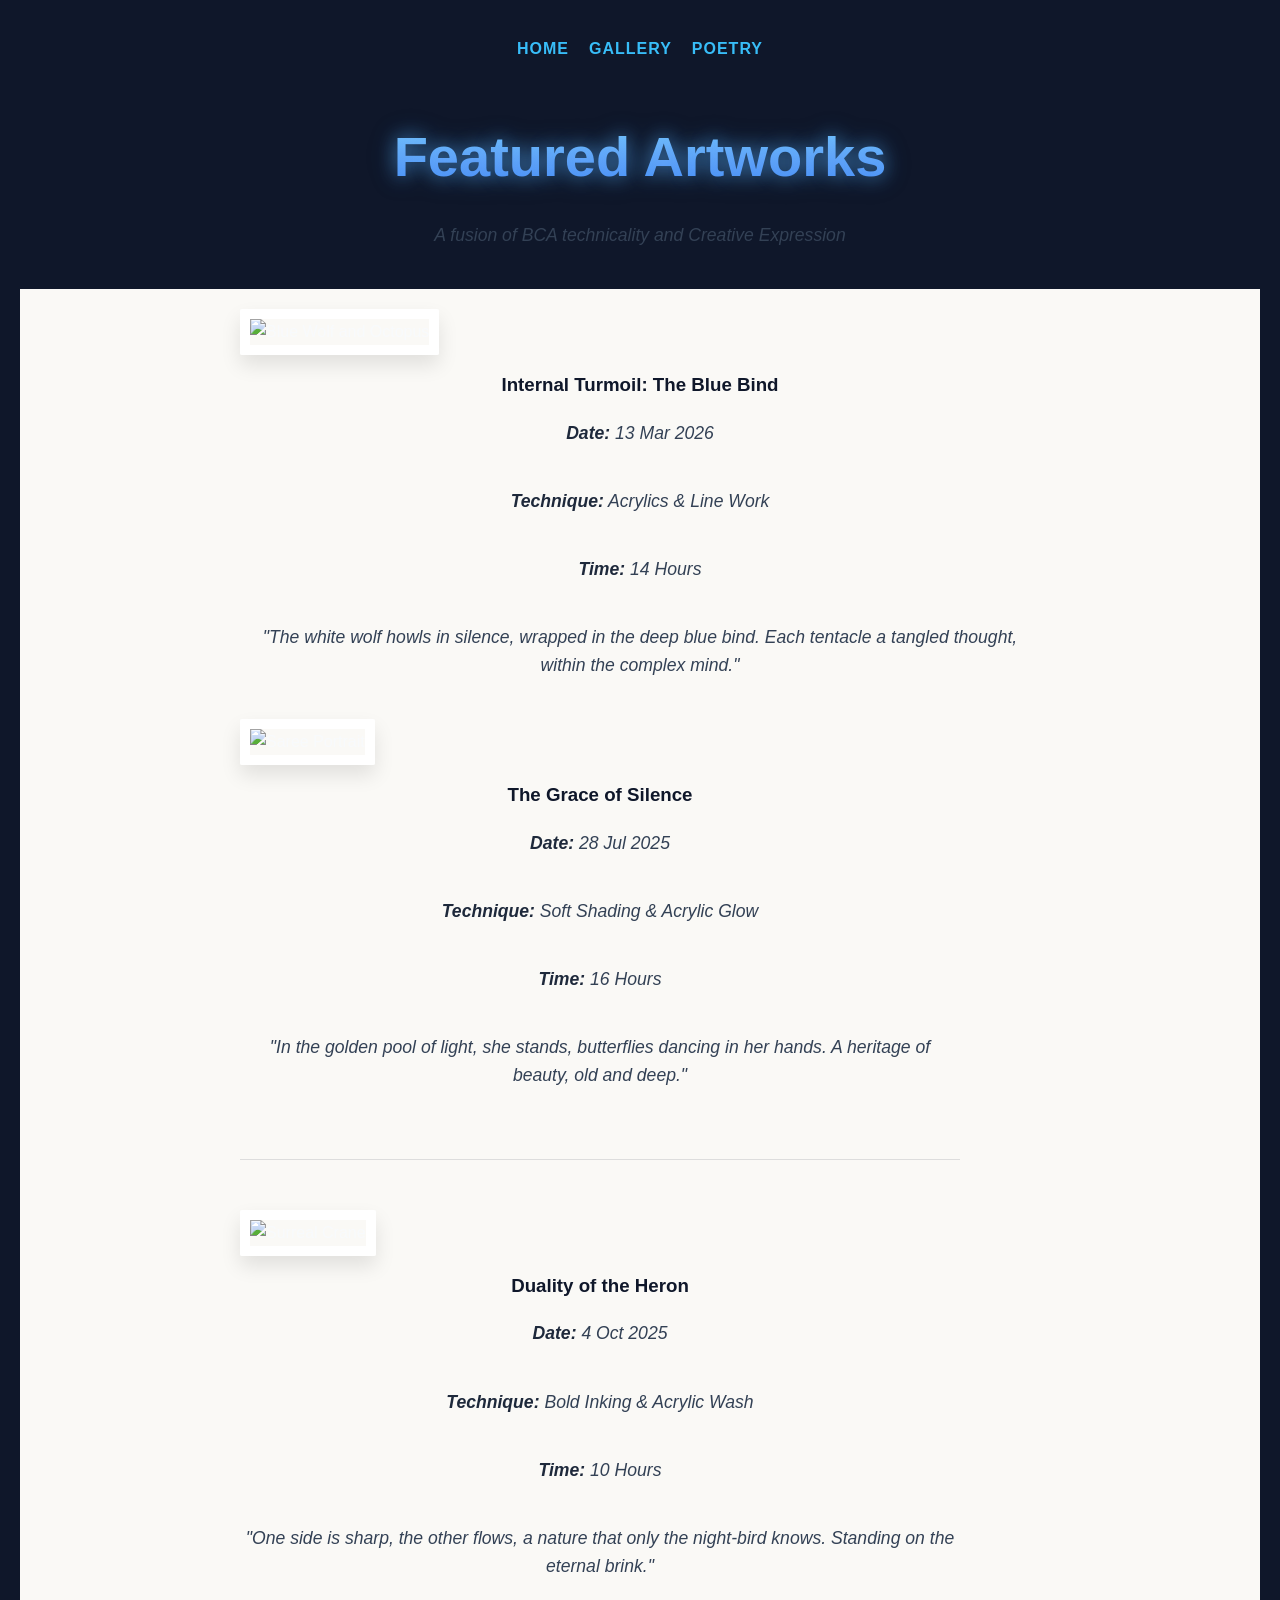
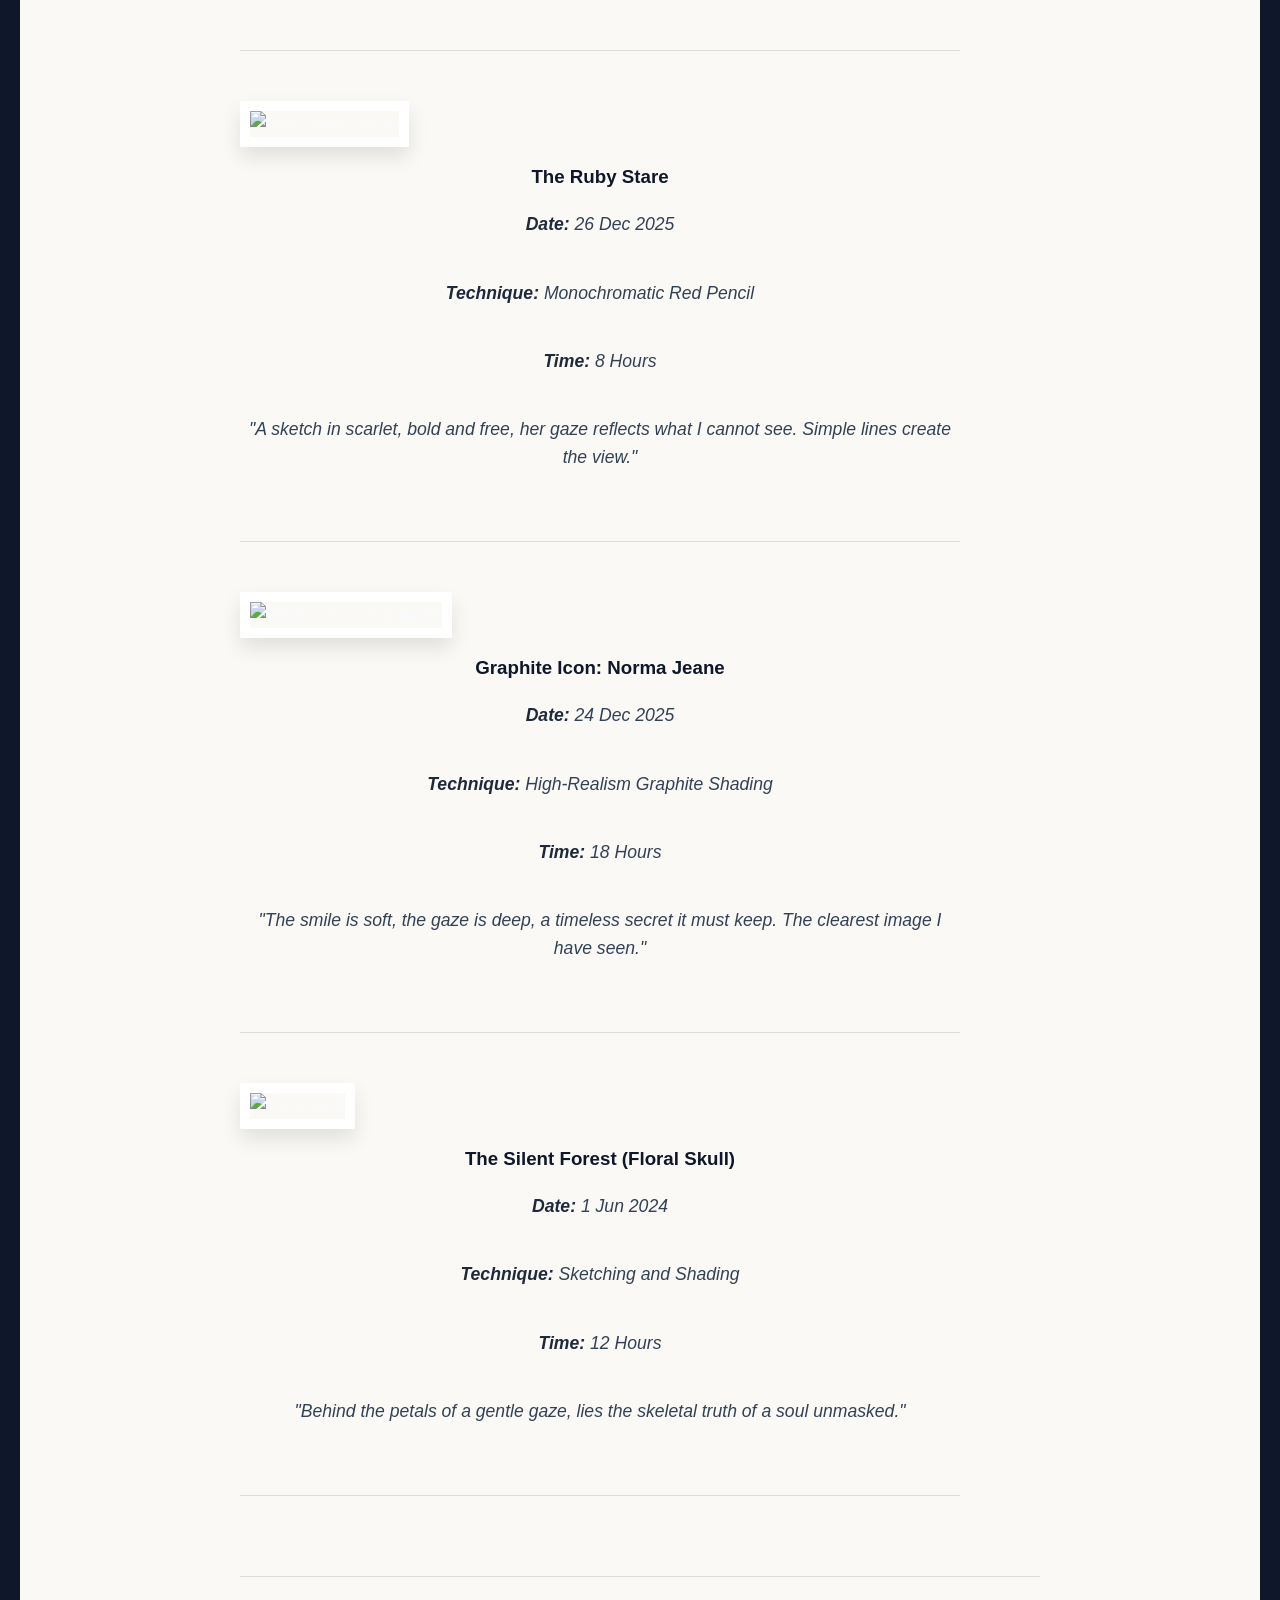
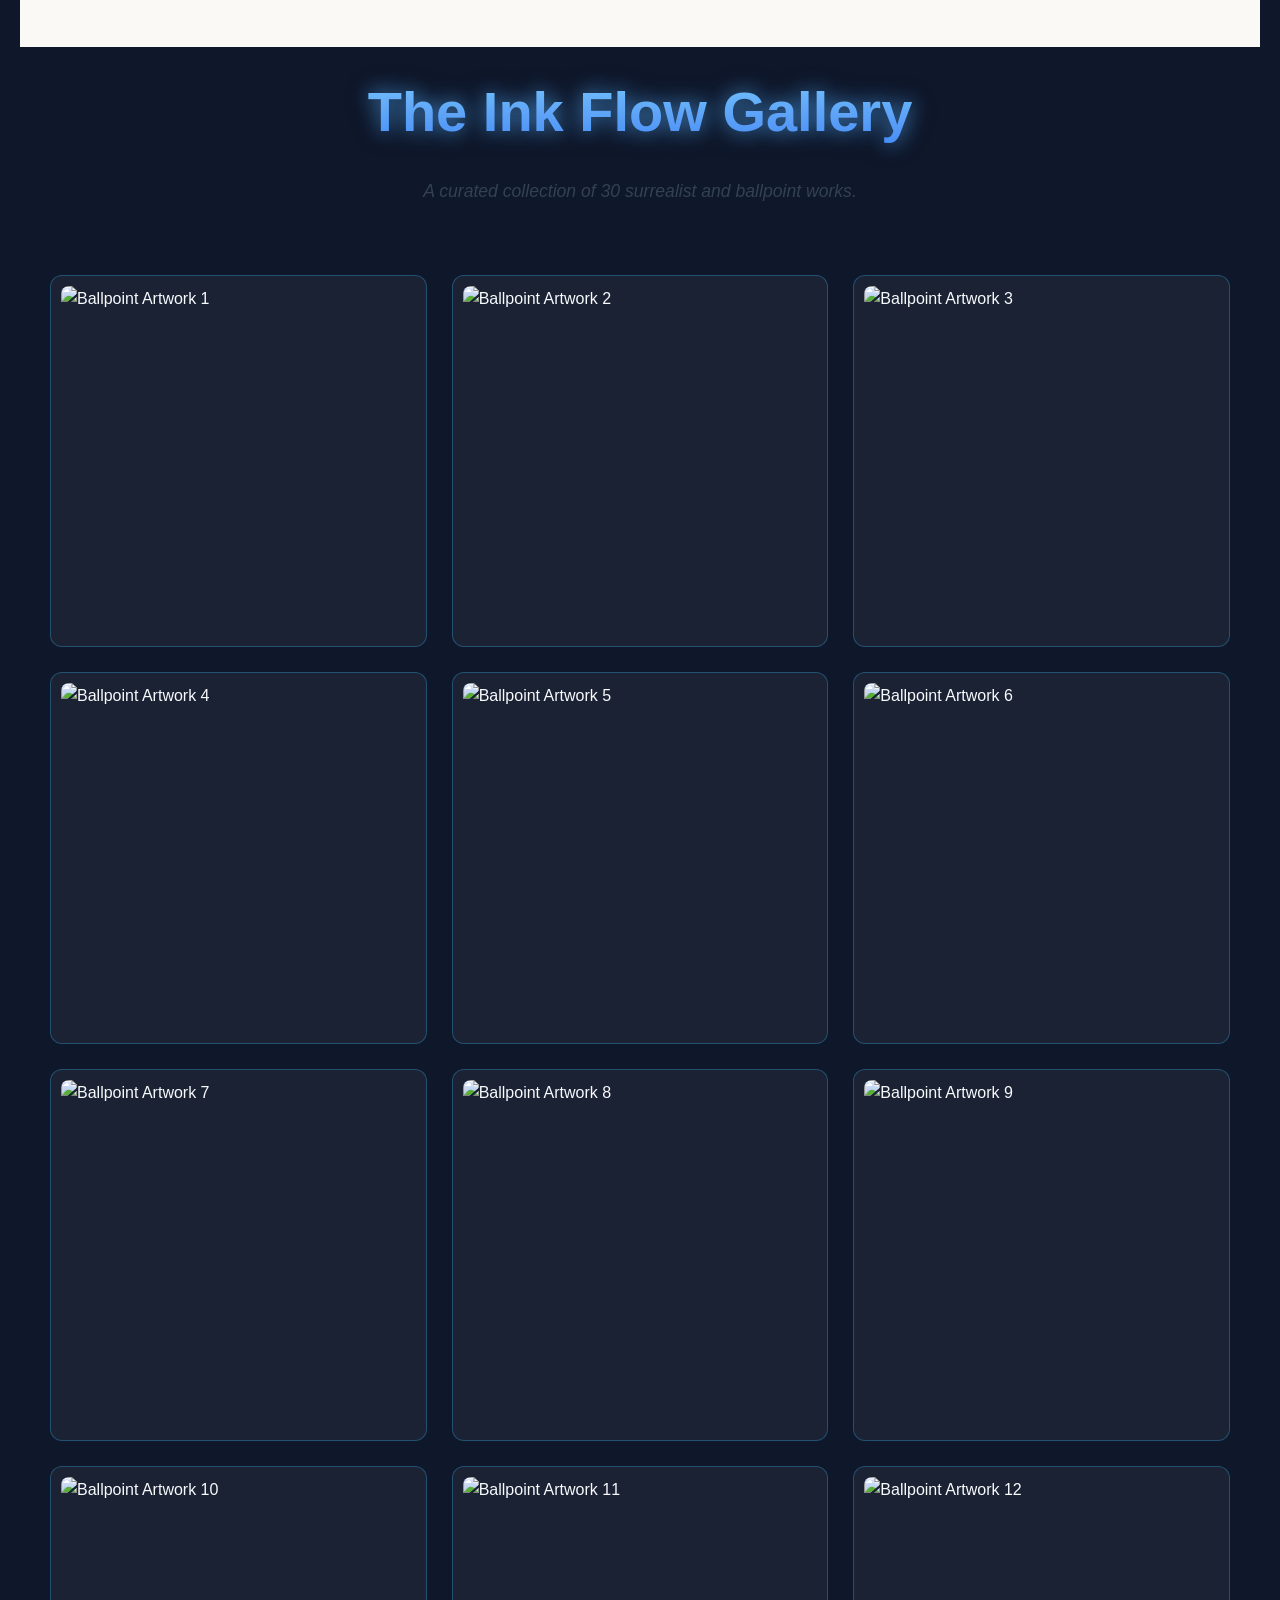
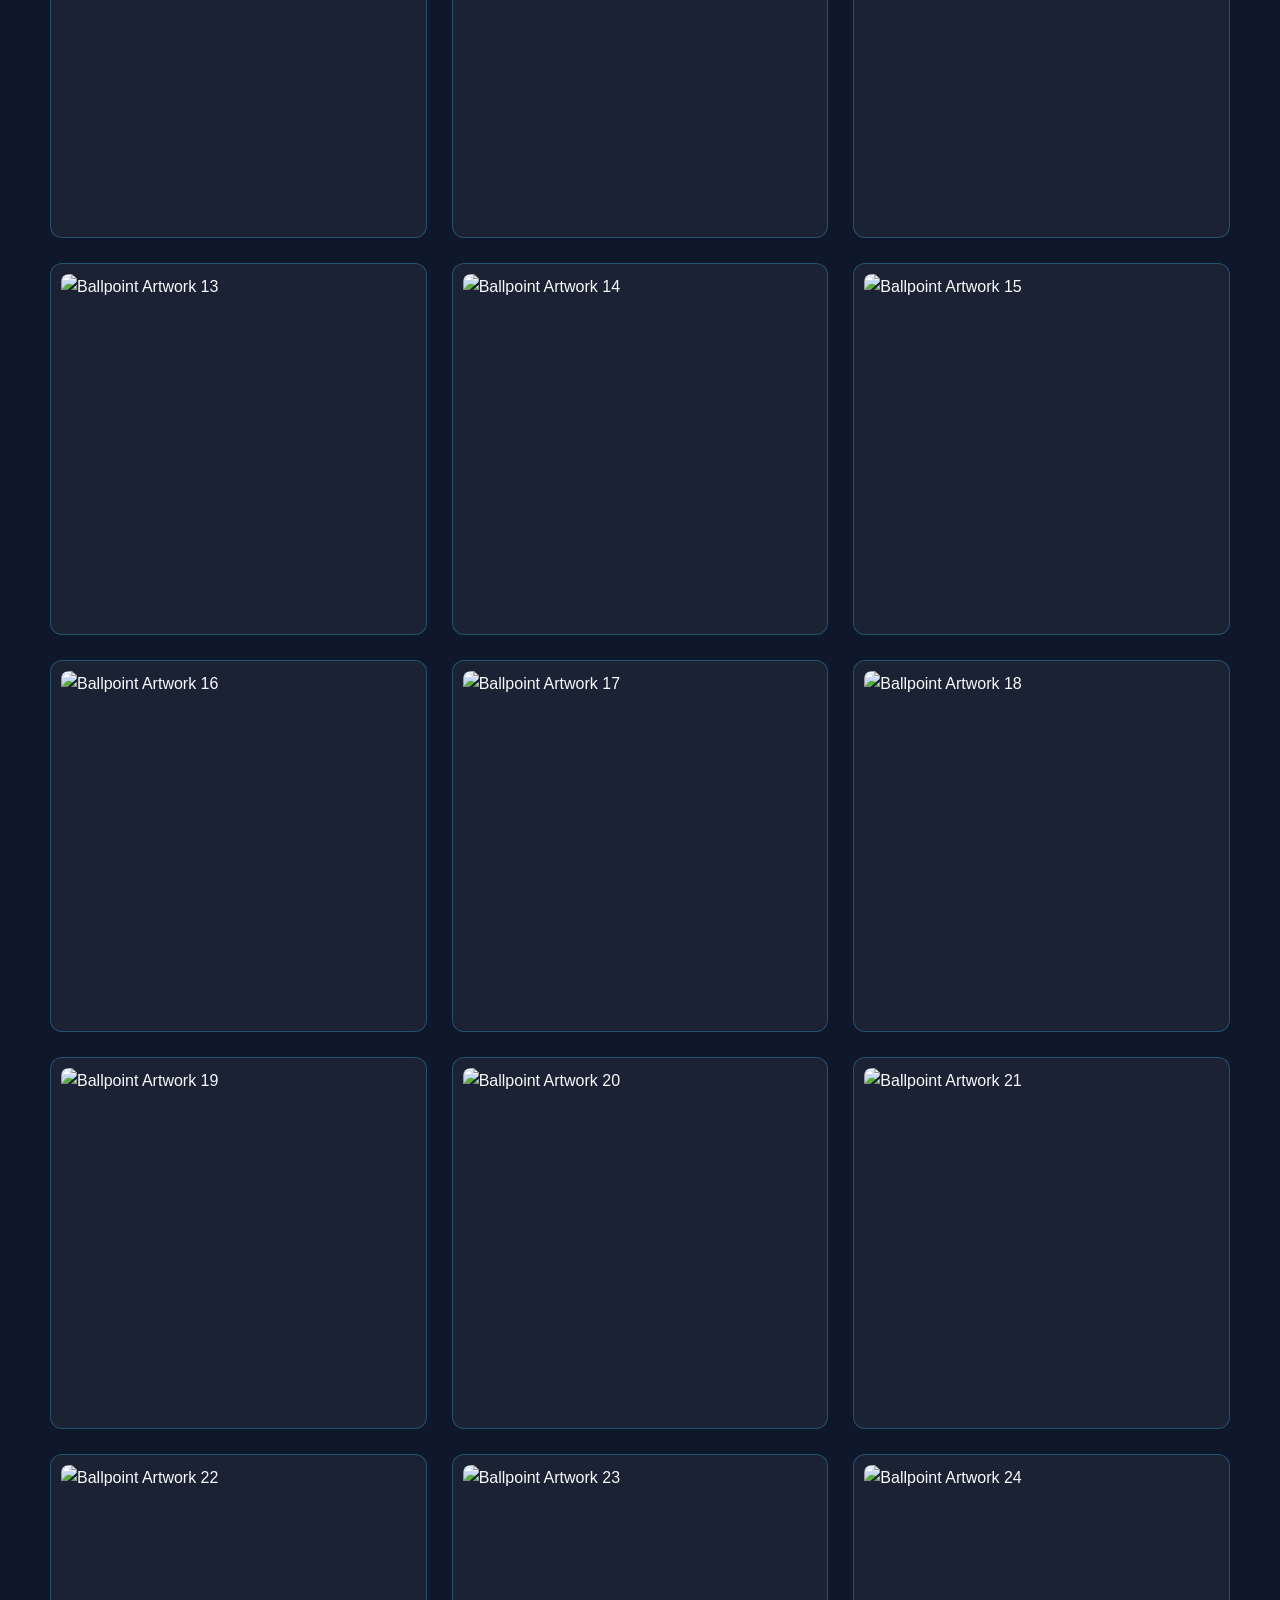
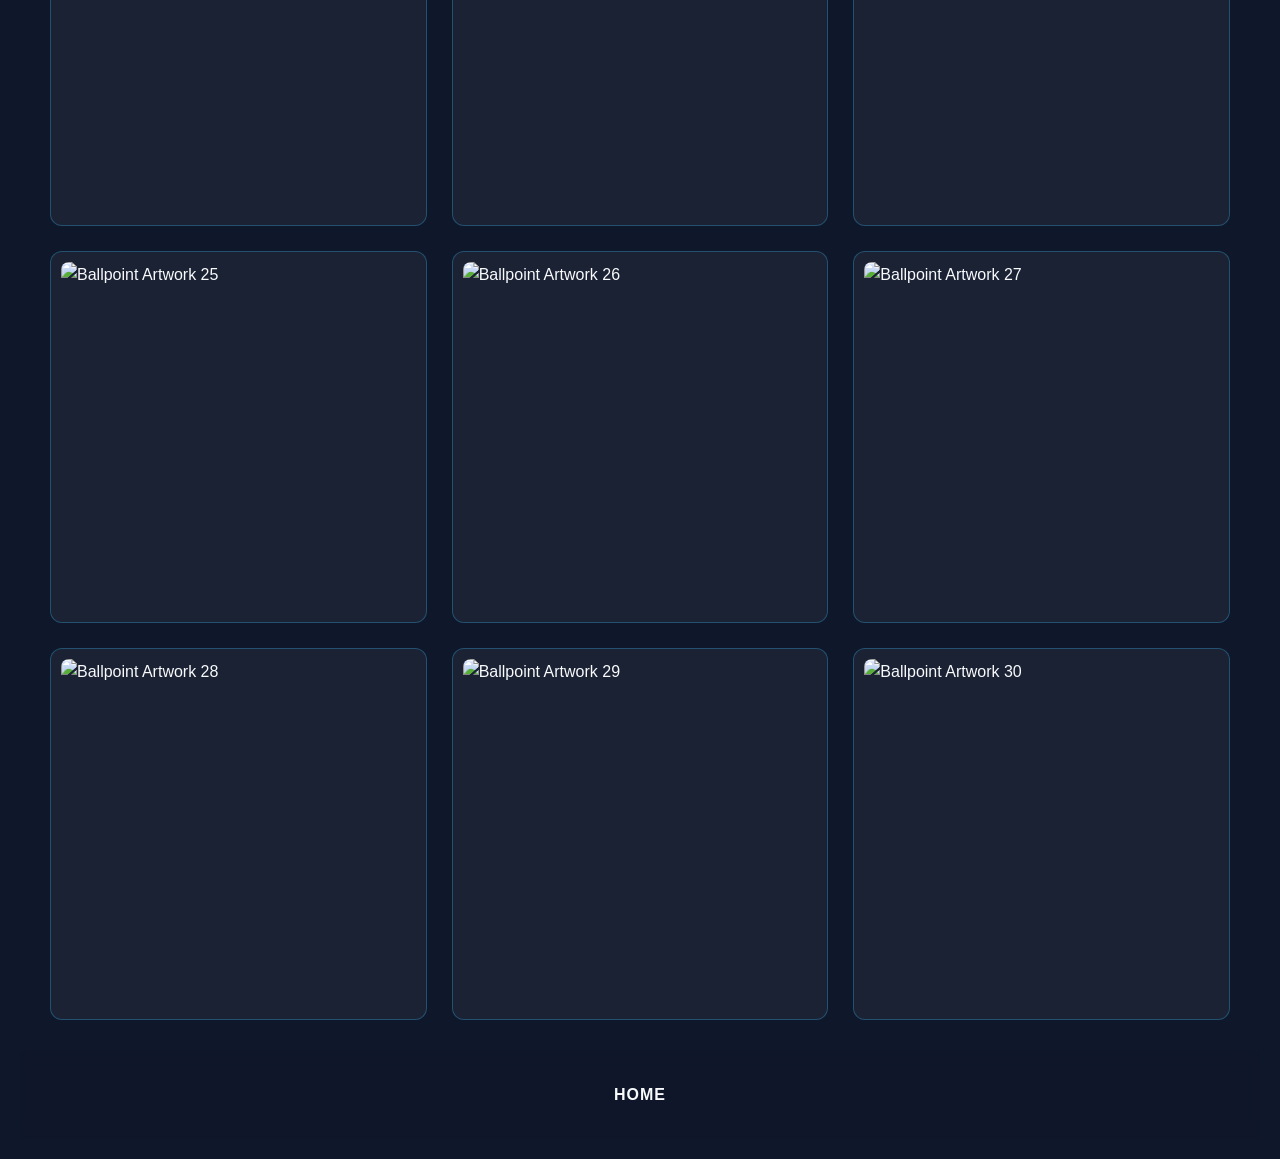
==== gallery.html @ b209ad82 "Add files via upload" ====
<!DOCTYPE html>
<html lang="en">
<head>
    <meta charset="UTF-8">
    <meta name="viewport" content="width=device-width, initial-scale=1.0">
    <title>Vanshika's Gallery | Art Prototype</title>
    <link rel="stylesheet" href="style.css">
</head>
<body>

    <nav>
        <ul>
            <li><a href="index.html">Home</a></li>
            <li><a href="gallery.html" class="active">Gallery</a></li>
            <li><a href="poetry.html">Poetry</a></li>
        </ul>
    </nav>

    <header class="gallery-header">
        <h1>Featured Artworks</h1>
        <p>A fusion of BCA technicality and Creative Expression</p>
    </header>

    <section class="gallery-container">

        <div class="art-entry">
            <div class="art-card">
    <div class="art-details">
                <img src="images/top1.jpg" alt="Blue Wolf and Octopus">
                <div class="art-details">
                    <h3>Internal Turmoil: The Blue Bind</h3>
                    <p><strong>Date:</strong> 13 Mar 2026</p>
                    <p><strong>Technique:</strong> Acrylics & Line Work</p>
                    <p><strong>Time:</strong> 14 Hours</p>
                </div>
            </div>
            <div class="narrative">
                <p>"The white wolf howls in silence, wrapped in the deep blue bind. Each tentacle a tangled thought, within the complex mind."</p>
            </div>
        </div>

        <div class="art-entry">
            <div class="art-card">
                <img src="images/top2.jpg" alt="Saree Portrait">
                <div class="art-details">
                    <h3>The Grace of Silence</h3>
                    <p><strong>Date:</strong> 28 Jul 2025</p>
                    <p><strong>Technique:</strong> Soft Shading & Acrylic Glow</p>
                    <p><strong>Time:</strong> 16 Hours</p>
                </div>
            </div>
            <div class="narrative">
                <p>"In the golden pool of light, she stands, butterflies dancing in her hands. A heritage of beauty, old and deep."</p>
            </div>
        </div>

        <div class="art-entry">
            <div class="art-card">
                <img src="images/top3.jpg" alt="Surreal Crane">
                <div class="art-details">
                    <h3>Duality of the Heron</h3>
                    <p><strong>Date:</strong> 
                   4 Oct 2025</p>
                    <p><strong>Technique:</strong> Bold Inking & Acrylic Wash</p>
                    <p><strong>Time:</strong> 10 Hours</p>
                </div>
            </div>
            <div class="narrative">
                <p>"One side is sharp, the other flows, a nature that only the night-bird knows. Standing on the eternal brink."</p>
            </div>
        </div>

        <div class="art-entry">
            <div class="art-card">
                <img src="images/top4.jpg" alt="Red Pencil Portrait">
                <div class="art-details">
                    <h3>The Ruby Stare</h3>
                    <p><strong>Date:</strong>  26 Dec 2025</p>
                    <p><strong>Technique:</strong> Monochromatic Red Pencil</p>
                    <p><strong>Time:</strong> 8 Hours</p>
                </div>
            </div>
            <div class="narrative">
                <p>"A sketch in scarlet, bold and free, her gaze reflects what I cannot see. Simple lines create the view."</p>
            </div>
        </div>

        <div class="art-entry">
            <div class="art-card">
                <img src="images/top5.jpg" alt="Marilyn Monroe Graphite">
                <div class="art-details">
                    <h3>Graphite Icon: Norma Jeane</h3>
                    <p><strong>Date:</strong> 24 Dec 2025</p>
                    <p><strong>Technique:</strong> High-Realism Graphite Shading</p>
                    <p><strong>Time:</strong> 18 Hours</p>
                </div>
            </div>
            <div class="narrative">
                <p>"The smile is soft, the gaze is deep, a timeless secret it must keep. The clearest image I have seen."</p>
            </div>
        </div>

        <div class="art-entry">
            <div class="art-card">
                <img src="images/top6.jpg" alt="Floral Skull">
                <div class="art-details">
                    <h3>The Silent Forest (Floral Skull)</h3>
                    <p><strong>Date:</strong> 1 Jun 2024</p>
                    <p><strong>Technique:</strong> Sketching and Shading</p>
                    <p><strong>Time:</strong> 12 Hours</p>
                </div>
            </div>
            <div class="narrative">
                <p>"Behind the petals of a gentle gaze, lies the skeletal truth of a soul unmasked."</p>
            </div>
        </div> 
    </section>
    
    
<h1 class="glow-title">The Ink Flow Gallery</h1>
<p class="section-subtitle">A curated collection of 30 surrealist and ballpoint works.</p>

  <div id="art-grid" class="gallery-grid"></div>

<script>
window.onload = function() {
    const grid = document.getElementById('art-grid');
    if (grid) {
        for (let i = 1; i <= 30; i++) {
            const item = document.createElement('div');
            item.className = 'art-item';
            
            // This pulls your images named artwork1.jpg, artwork2.jpg etc.
            item.innerHTML = `
                <img src="images/artwork${i}.jpg" alt="Ballpoint Artwork ${i}" loading="lazy">
                <div class="art-overlay"></div>
            `;
            grid.appendChild(item);
        }
    }
}
</script>

<nav class="navbar">
    <div class="nav-links">
        <a href="index.html">Home</a>
    </div>
</nav>


<button id="backToTop" title="Go to top">↑</button>

<div id="lightbox" class="lightbox">
    <span class="close-btn">&times;</span>
    <img class="lightbox-content" id="lightbox-img">
    <div id="caption"></div>
</div>

<script>
const lightbox = document.getElementById('lightbox');
const lightboxImg = document.getElementById('lightbox-img');
const closeBtn = document.querySelector('.close-btn');

// Attach click event to all art cards
document.querySelectorAll('.art-card img').forEach(image => {
    image.onclick = () => {
        lightbox.style.display = 'flex';
        lightbox.classList.add('active');
        lightboxImg.src = image.src; // Set the popup image to the clicked one
    };
});

// Close when clicking the 'X'
closeBtn.onclick = () => {
    lightbox.style.display = 'none';
    lightbox.classList.remove('active');
};

// Close when clicking anywhere outside the image
lightbox.onclick = (e) => {
    if (e.target !== lightboxImg) {
        lightbox.style.display = 'none';
    }
}
</script>
---- style.css ----
/* This makes your gallery look like a real art exhibition */
.gallery-container {
    display: flex;
    flex-direction: column;
    align-items: center;
    background-color: #faf9f6; /* Off-white 'paper' color */
    padding: 20px;
}

.art-entry {
    width: 90%;
    max-width: 800px;
    margin-bottom: 50px;
    border-bottom: 1px solid #ddd;
    padding-bottom: 30px;
}

.art-card img {
    width: 100%;
    height: auto;
    border: 10px solid white; /* Adds a frame look */
    box-shadow: 0 10px 20px rgba(0,0,0,0.1);
    border-radius: 2px;
}
/* Navbar Styling */
.navbar {
    display: flex;
    justify-content: center;
    padding: 2rem;
    position: sticky;
    top: 0;
    z-index: 100;
    background: rgba(15, 23, 42, 0.8);
    backdrop-filter: blur(10px);
}

.nav-links a {
    color: var(--text-dim);
    text-decoration: none;
    margin: 0 1.5rem;
    font-weight: 600;
    text-transform: uppercase;
    letter-spacing: 1px;
    transition: color 0.3s;
}

.nav-links a:hover {
    color: var(--accent-blue);
}

/* Smooth scrolling is key for internal links */
html {
    scroll-behavior: smooth;
}

.content-section {
    padding: 6rem 0;
    border-top: 1px solid var(--glass-white);
    margin-top: 4rem;
}

.content-section h2 {
    font-size: 2.5rem;
    color: var(--accent-blue);
    margin-bottom: 2rem;
}

/* General Page Styling */
body {
    background-color: #0f172a; /* Deep dark blue/black */
    color: #f8fafc;
    font-family: 'Segoe UI', Tahoma, Geneva, Verdana, sans-serif;
    line-height: 1.6;
    margin: 0;
    padding: 20px;
}

/* Navigation Menu */
ul {
    list-style: none;
    padding: 0;
    display: flex;
    gap: 20px;
    justify-content: center;
    margin-bottom: 50px;
}

ul li a {
    text-decoration: none;
    color: #38bdf8; /* Bright tech blue */
    font-weight: 600;
    text-transform: uppercase;
    letter-spacing: 1px;
    transition: color 0.3s ease;
}

ul li a:hover {
    color: #f0f9ff;
    border-bottom: 2px solid #38bdf8;
}

/* Typography */
h1 {
    font-size: 3.5rem; /* Slightly larger for impact */
    text-align: center;
    margin-bottom: 15px;
    background: linear-gradient(to right, #38bdf8, #818cf8);
    -webkit-background-clip: text;
    -webkit-text-fill-color: transparent;
    
    /* This adds the "Glow" effect */
    filter: drop-shadow(0 0 10px rgba(56, 189, 248, 0.5));
    text-shadow: 0 0 20px rgba(129, 140, 248, 0.3);
}


/* This ensures all artwork titles are dark and visible */
h1, h2, h3, h4, h5, h6 {
    color: #0f172a !important; /* Deep Navy Blue */
    text-align: center;
    margin-top: 15px;
    display: block;
}

p {
    text-align: center;
    font-style: italic;
    color: #334155; /* Changed to a dark slate gray for perfect readability */
    margin-bottom: 40px;
    font-size: 1.1rem;
}

/* This makes the labels like Date, Technique, and Time look bold and dark */
p strong, p i {
    color: #1e293b; 
    font-weight: 700;
}

/* The 3-Column Layout */
.gallery-grid {
    display: grid;
    grid-template-columns: repeat(3, 1fr); /* Forces exactly 3 columns */
    gap: 25px; /* Space between the 3 columns */
    padding: 30px;
    max-width: 1200px;
    margin: 0 auto;
}

/* Individual Art Item with Transparency and Glow */
.art-item {
    position: relative;
    background: rgba(255, 255, 255, 0.05); /* Transparent background */
    border: 1px solid rgba(56, 189, 248, 0.3); /* Semi-transparent blue border */
    border-radius: 12px;
    padding: 10px;
    overflow: hidden;
    transition: all 0.4s cubic-bezier(0.175, 0.885, 0.32, 1.275);
}

/* The Pop Glow Hover Effect */
.art-item:hover {
    transform: scale(1.08); /* Pops outward */
    border-color: #38bdf8;
    box-shadow: 0 0 20px rgba(56, 189, 248, 0.6); /* Cyan glow */
    z-index: 10;
}

.art-item img {
    width: 100%;
    height: 350px; /* Fixed height for a clean grid */
    object-fit: cover; /* Crops images to fit perfectly without stretching */
    border-radius: 8px;
    display: block;
}

/* Responsive: 2 columns on tablets, 1 on phones */
@media (max-width: 900px) {
    .gallery-grid { grid-template-columns: repeat(2, 1fr); }
}
@media (max-width: 600px) {
    .gallery-grid { grid-template-columns: 1fr; }
}

h1, h2 {
    /* The gradient colors (adjust hex codes to match your preference) */
    background: linear-gradient(to bottom, #7DD3FC, #3B82F6);
    
    /* This makes the background only show up where the letters are */
    -webkit-background-clip: text;
    background-clip: text;
    
    /* This hides the original solid color of the text */
    -webkit-text-fill-color: transparent;
    color: transparent;

    /* Styling to match the photo */
    font-weight: bold;
    text-align: center;
    font-family: sans-serif;
    margin: 20px 0;
}

#backToTop {
  display: none; /* Hidden by default */
  position: fixed; /* Fixed position in the corner */
  bottom: 30px; 
  right: 30px; 
  z-index: 99; /* Keeps it above other elements */
  border: none; 
  outline: none; 
  background-color: #1a1a2e; /* Dark background */
  color: #80c1ff; /* Light blue text */
  cursor: pointer; 
  padding: 15px; 
  border-radius: 50%; /* Makes it a circle */
  font-size: 20px;
  font-weight: bold;
  box-shadow: 0 0 15px rgba(128, 193, 255, 0.4); /* Subtle blue glow */
  transition: 0.3s; /* Smooth hover effect */
}

#backToTop:hover {
  background-color: #80c1ff;
  color: #1a1a2e;
  box-shadow: 0 0 25px rgba(128, 193, 255, 0.8);
}

/* Lightbox Background */
.lightbox {
    display: none; /* Hidden by default */
    position: fixed;
    z-index: 1000;
    left: 0;
    top: 0;
    width: 100%;
    height: 100%;
    background-color: rgba(10, 15, 26, 0.9);
    backdrop-filter: blur(8px);
    justify-content: center;
    align-items: center;
    flex-direction: column;
}

/* The Enlarged Image */
.lightbox-content {
    max-width: 85%;
    max-height: 80%;
    border-radius: 10px;
    box-shadow: 0 0 50px rgba(0, 0, 0, 0.8), 0 0 20px var(--accent-blue);
    transform: scale(0.9);
    transition: transform 0.3s ease;
}

.lightbox.active .lightbox-content {
    transform: scale(1);
}

/* Close Button */
.close-btn {
    position: absolute;
    top: 30px;
    right: 40px;
    color: var(--text-main);
    font-size: 40px;
    font-weight: bold;
    cursor: pointer;
    transition: 0.3s;
}

.close-btn:hover {
    color: var(--accent-blue);
}

.poetry-container {
    display: flex;
    flex-direction: column;
    align-items: center;
    gap: 40px;
    padding: 40px 20px;
}

.poem-card {
    background: var(--glass-white);
    backdrop-filter: blur(12px);
    border: 1px solid var(--glass-border);
    padding: 40px;
    border-radius: 20px;
    max-width: 600px;
    width: 100%;
    text-align: center;
    transition: all 0.4s ease;
}
.poem-title {
    color: var(--accent-blue);
    font-family: 'Playfair Display', serif; /* A classic serif font looks great for poetry */
    font-size: 2rem;
    margin-bottom: 25px;
    letter-spacing: 1px;
    text-shadow: 0 0 10px rgba(96, 165, 250, 0.3);
}

.poem-lines p {
    color: var(--text-main);
    font-style: italic;
    margin-bottom: 10px;
    font-size: 1.1rem;
    line-height: 1.8;
}

.poem-date {
    display: block;
    margin-top: 25px;
    color: var(--text-dim);
    font-size: 0.8rem;
    text-transform: uppercase;
    letter-spacing: 2px;
}
background: ;
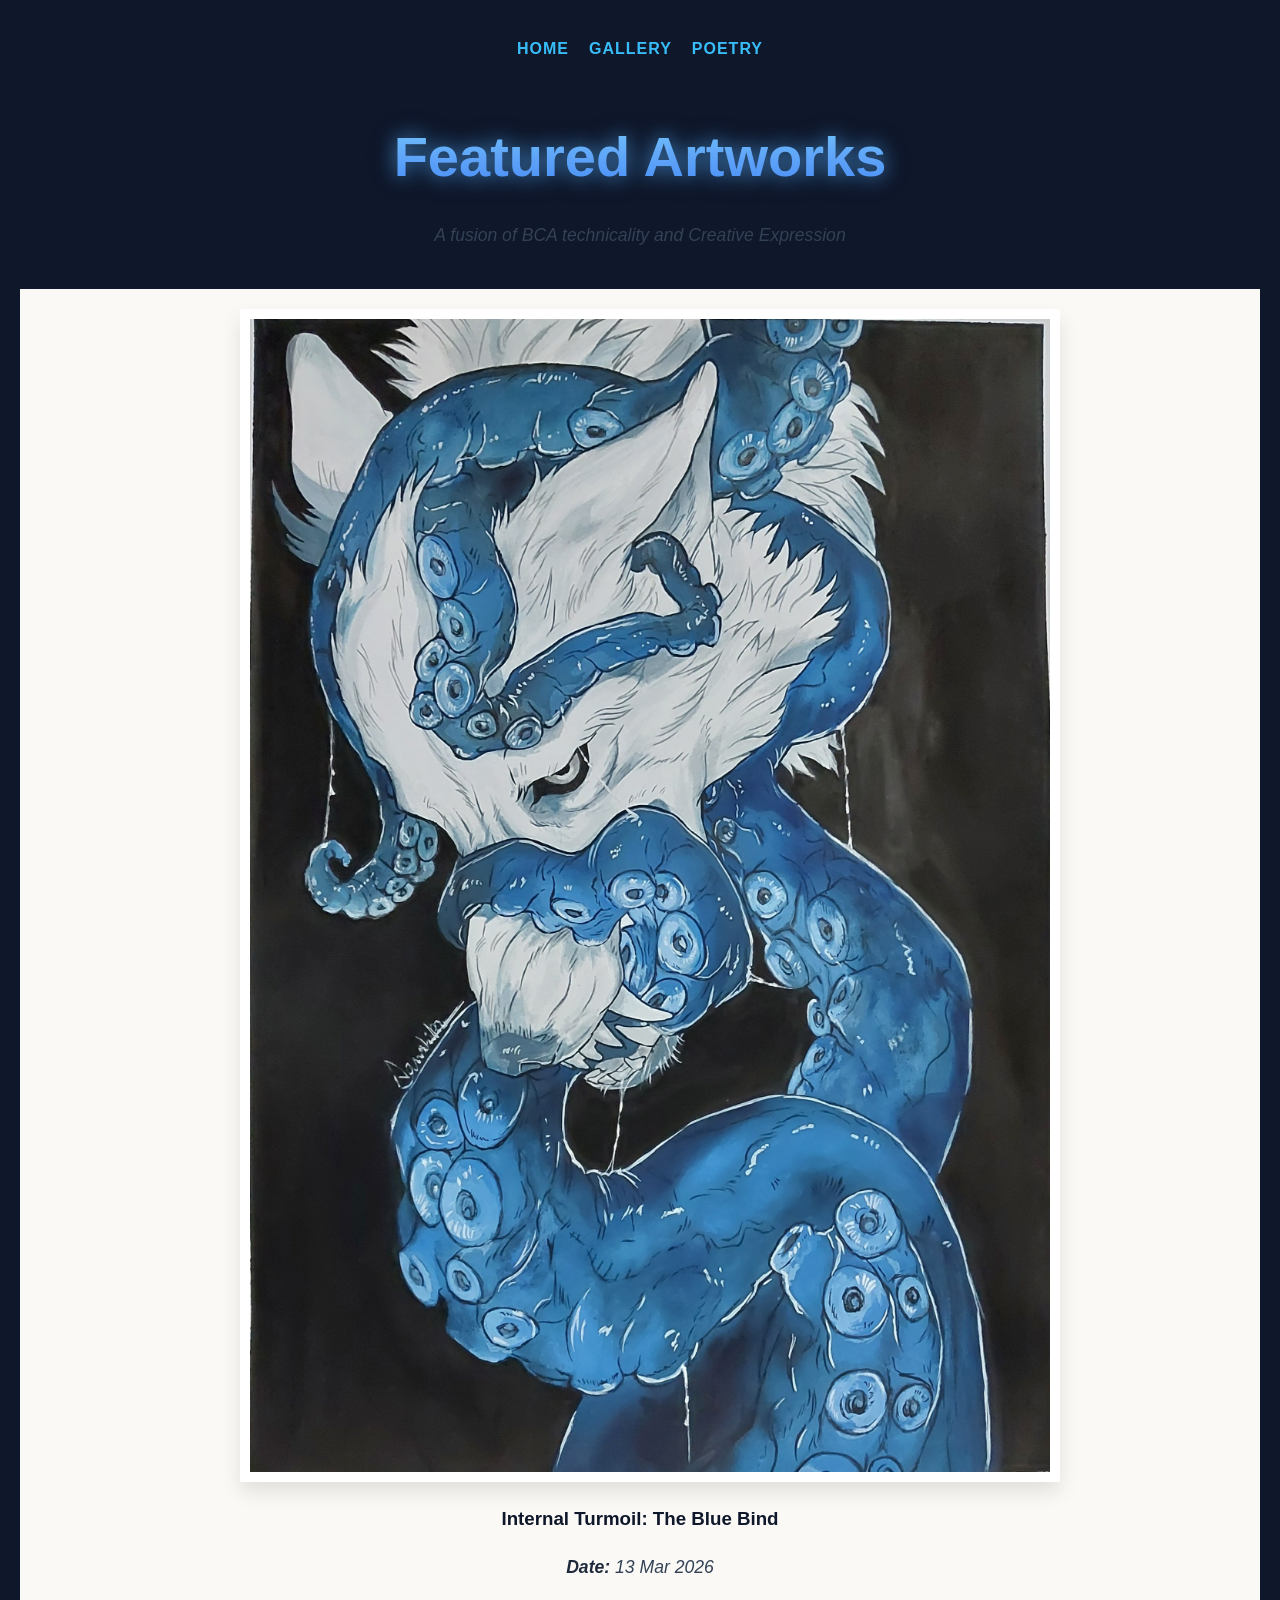
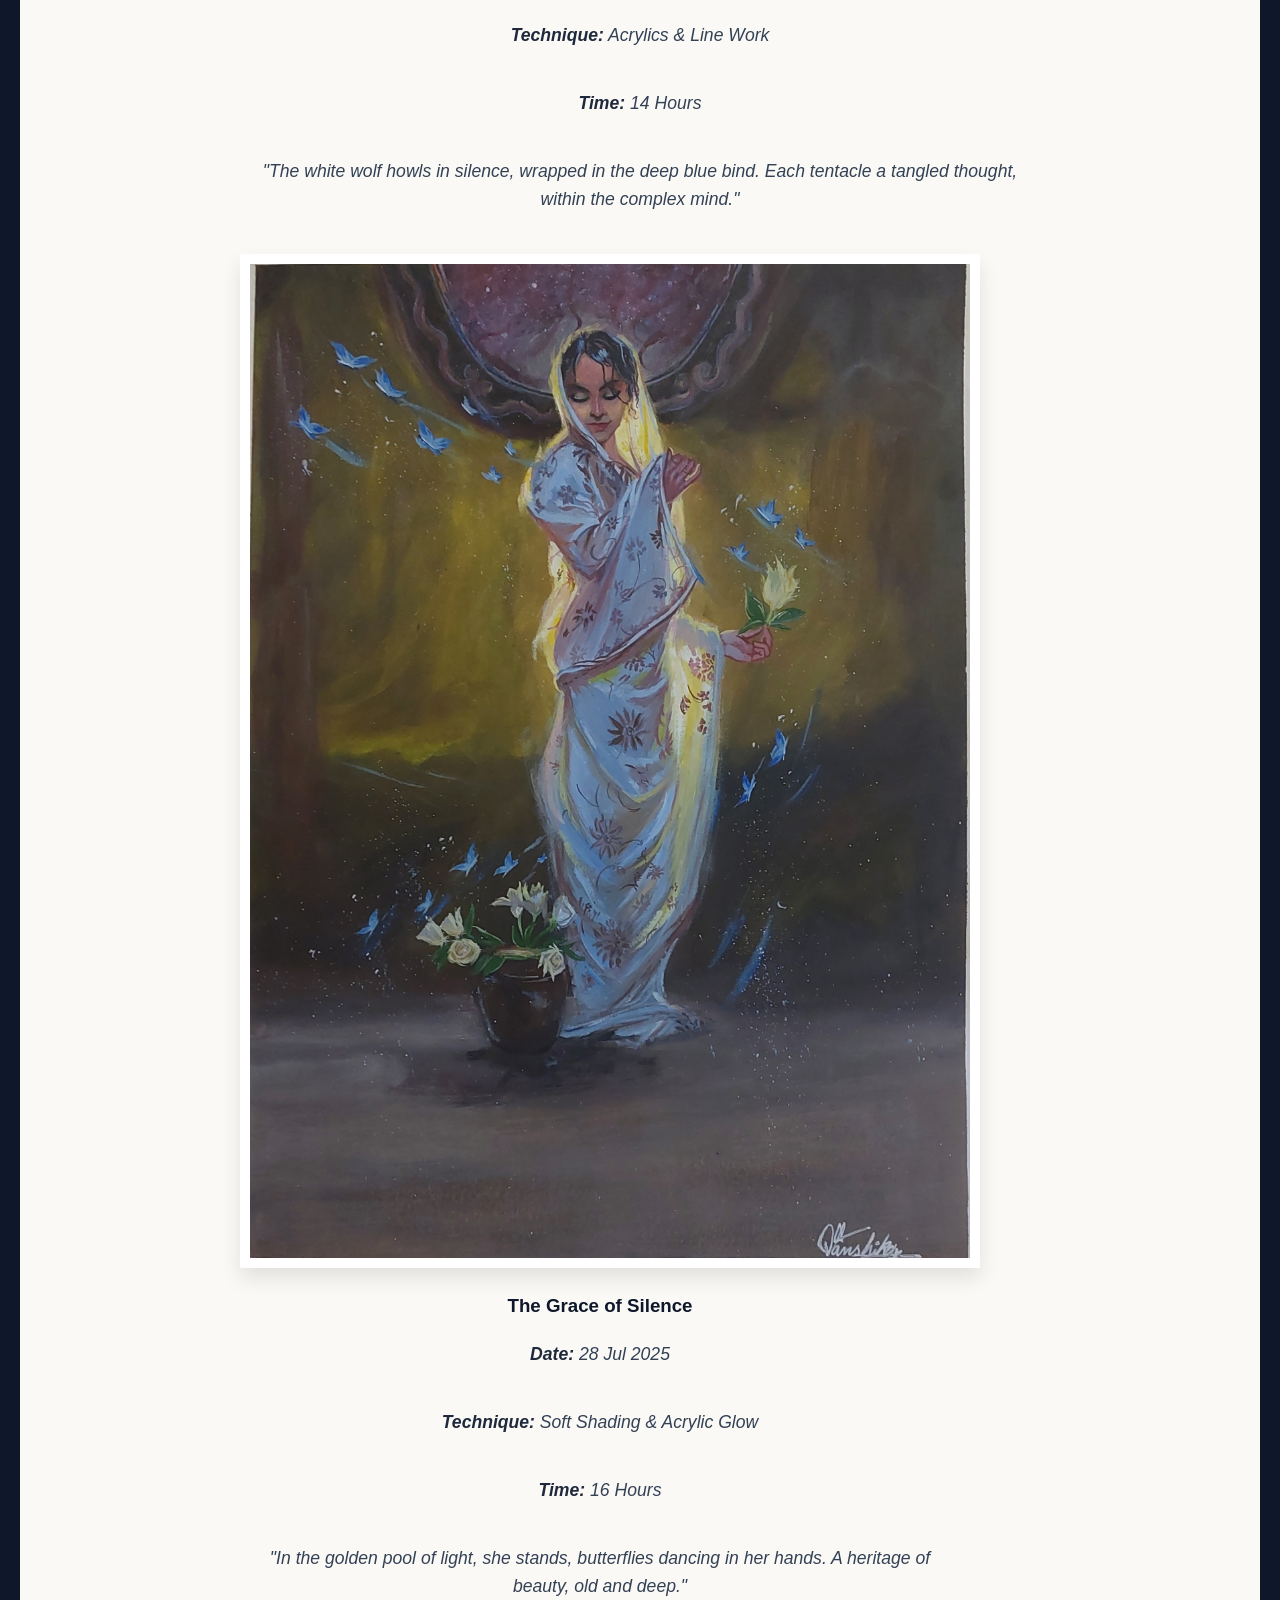
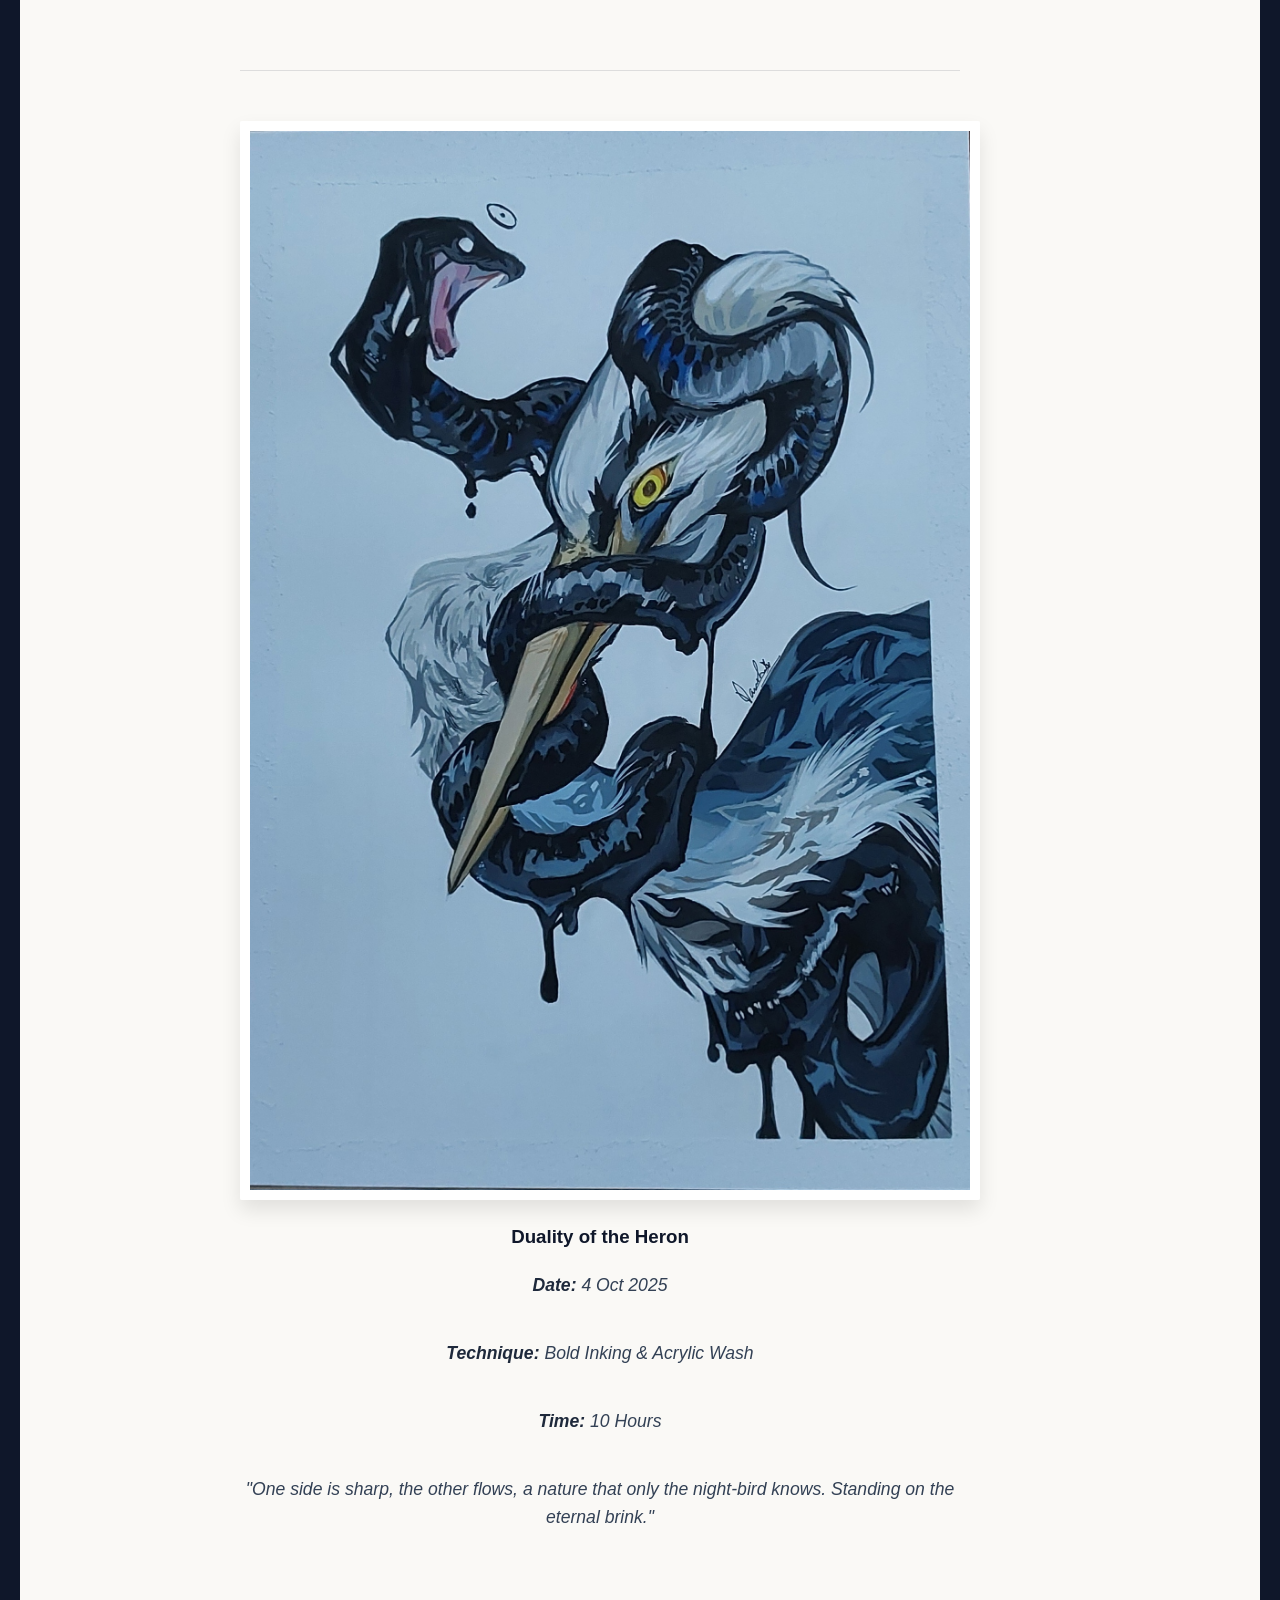
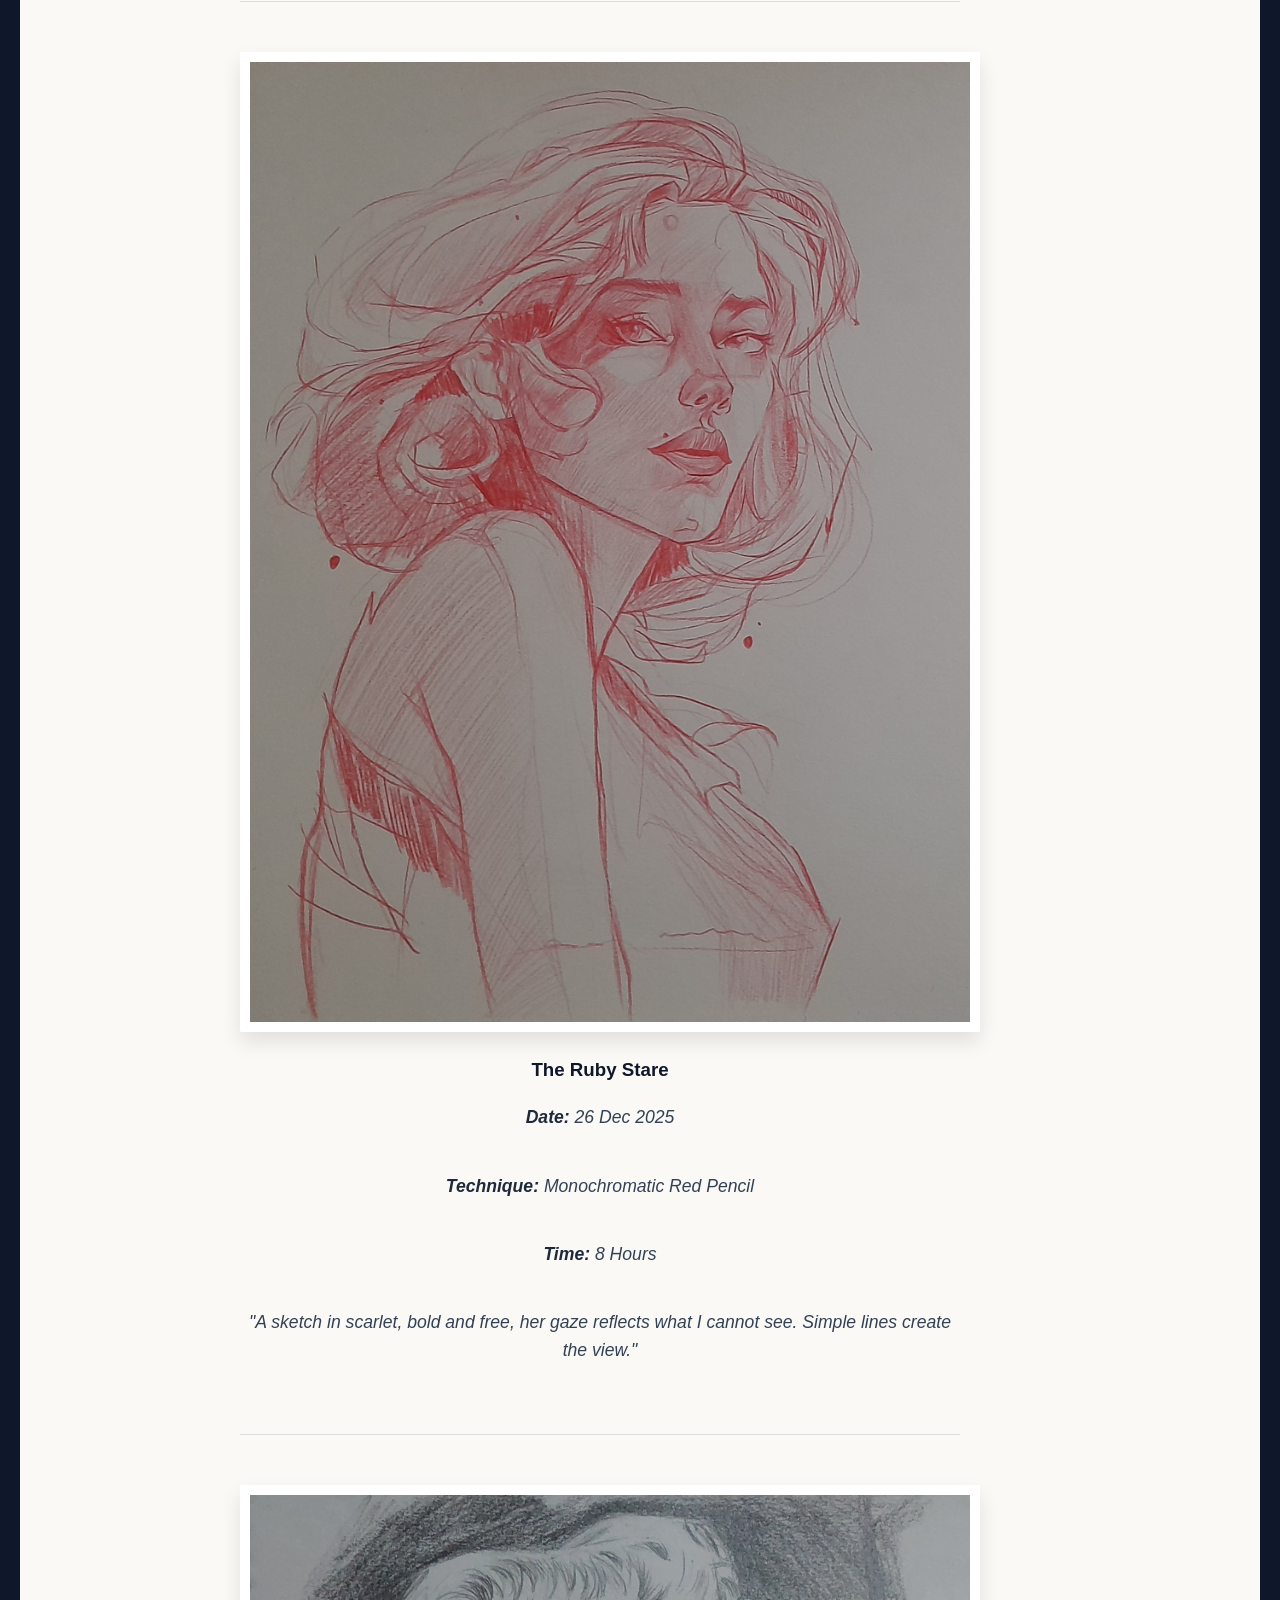
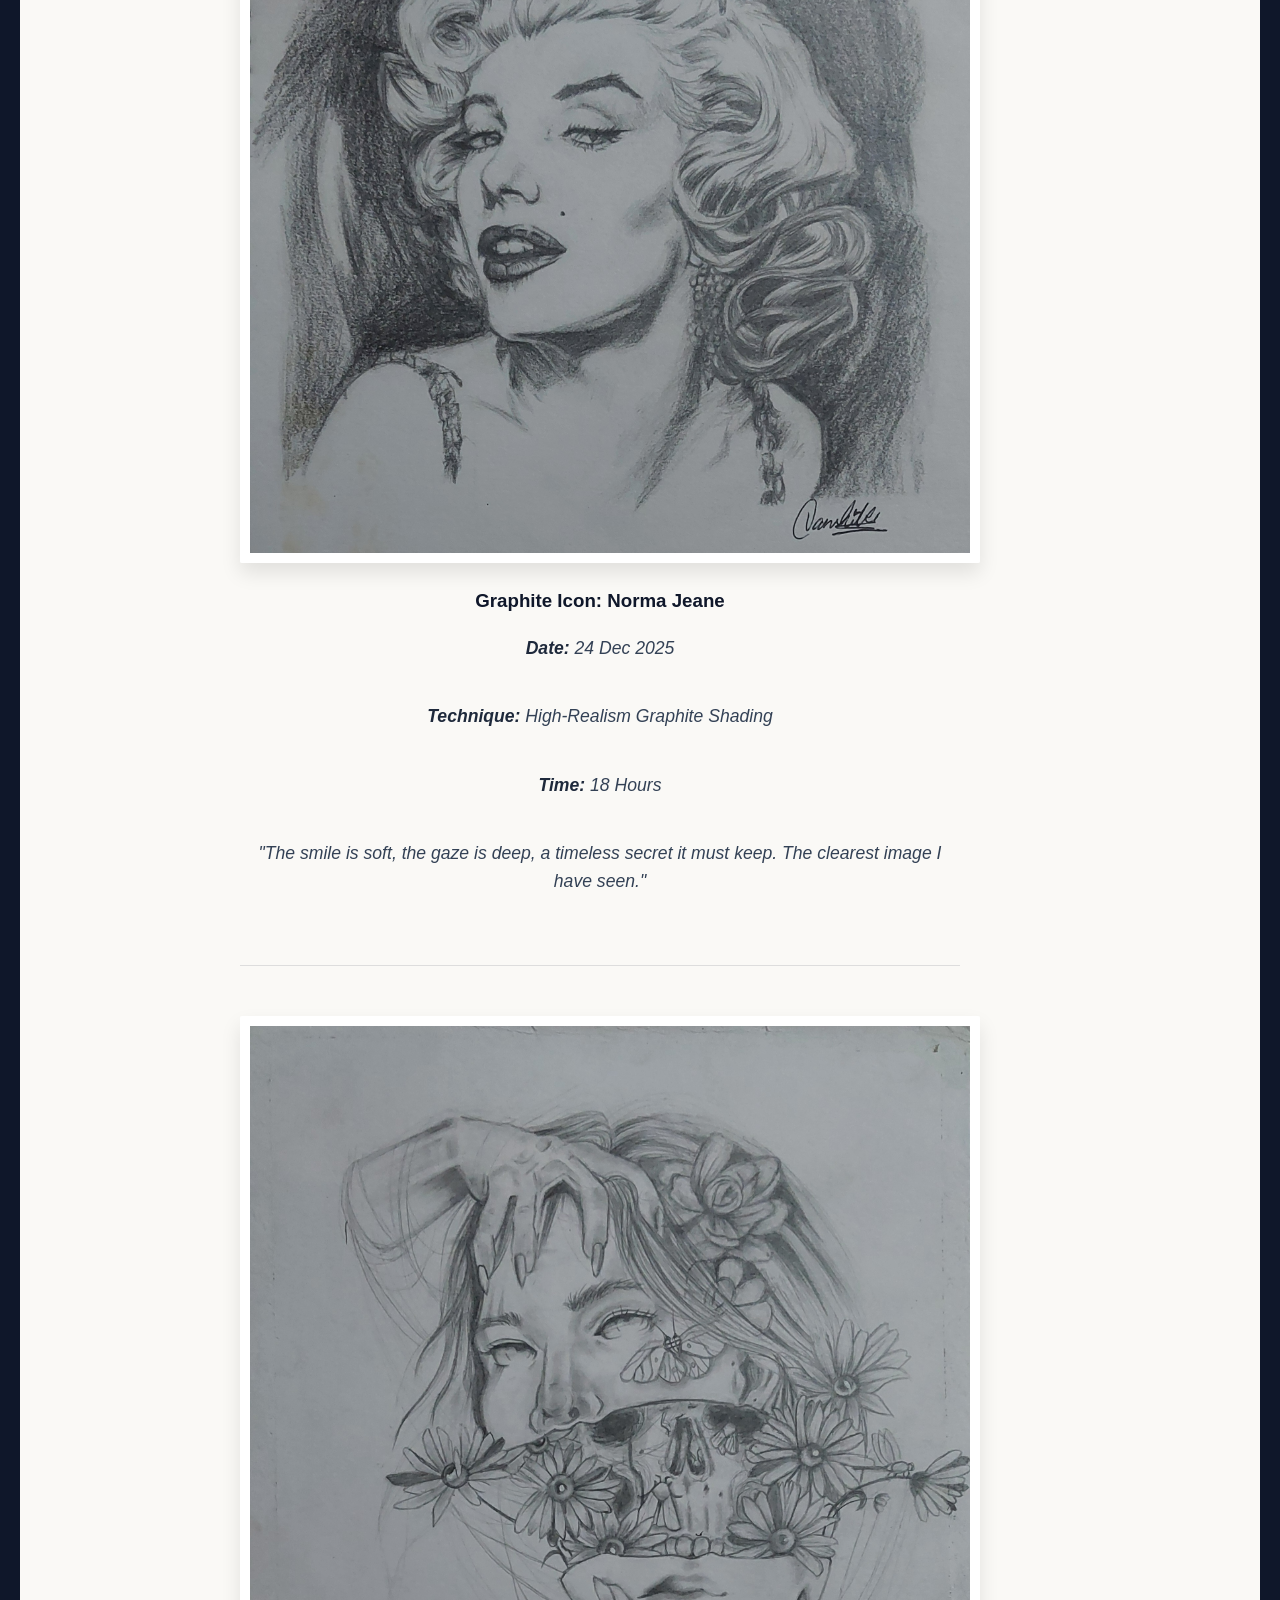
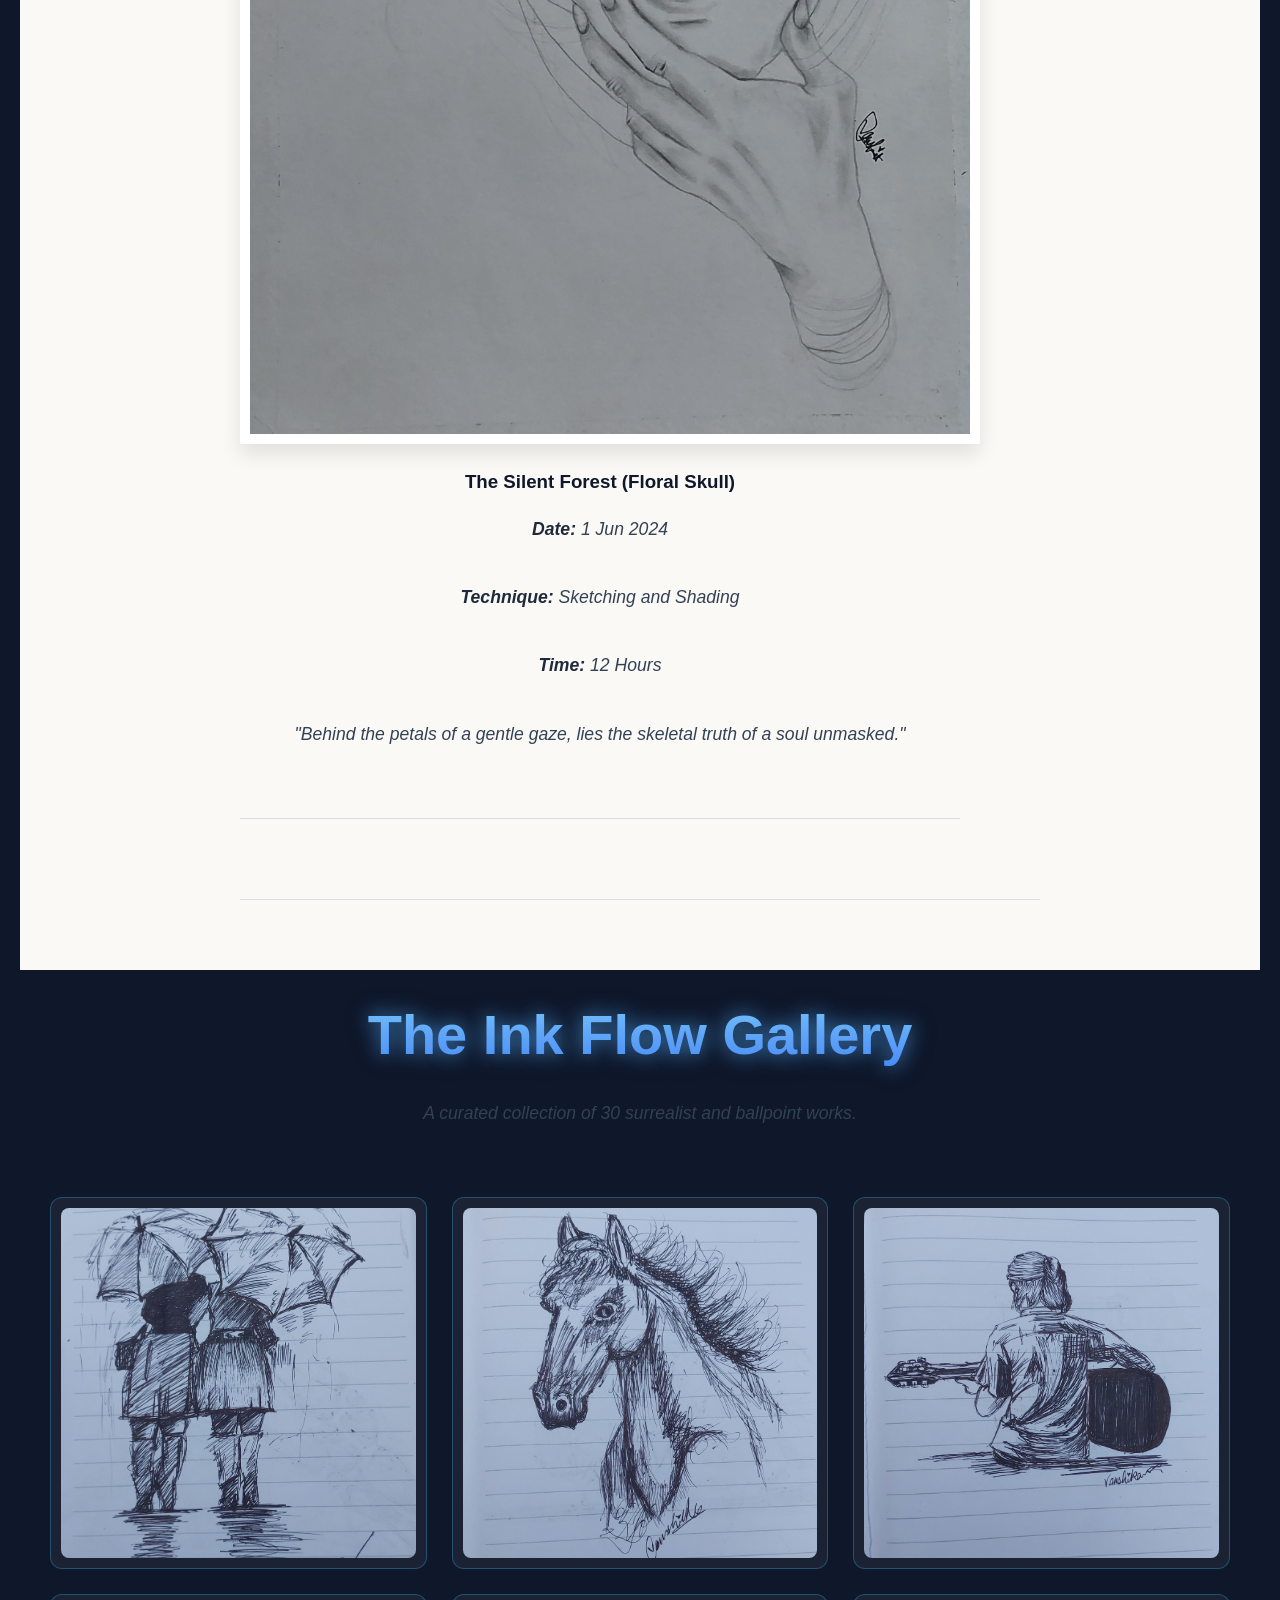
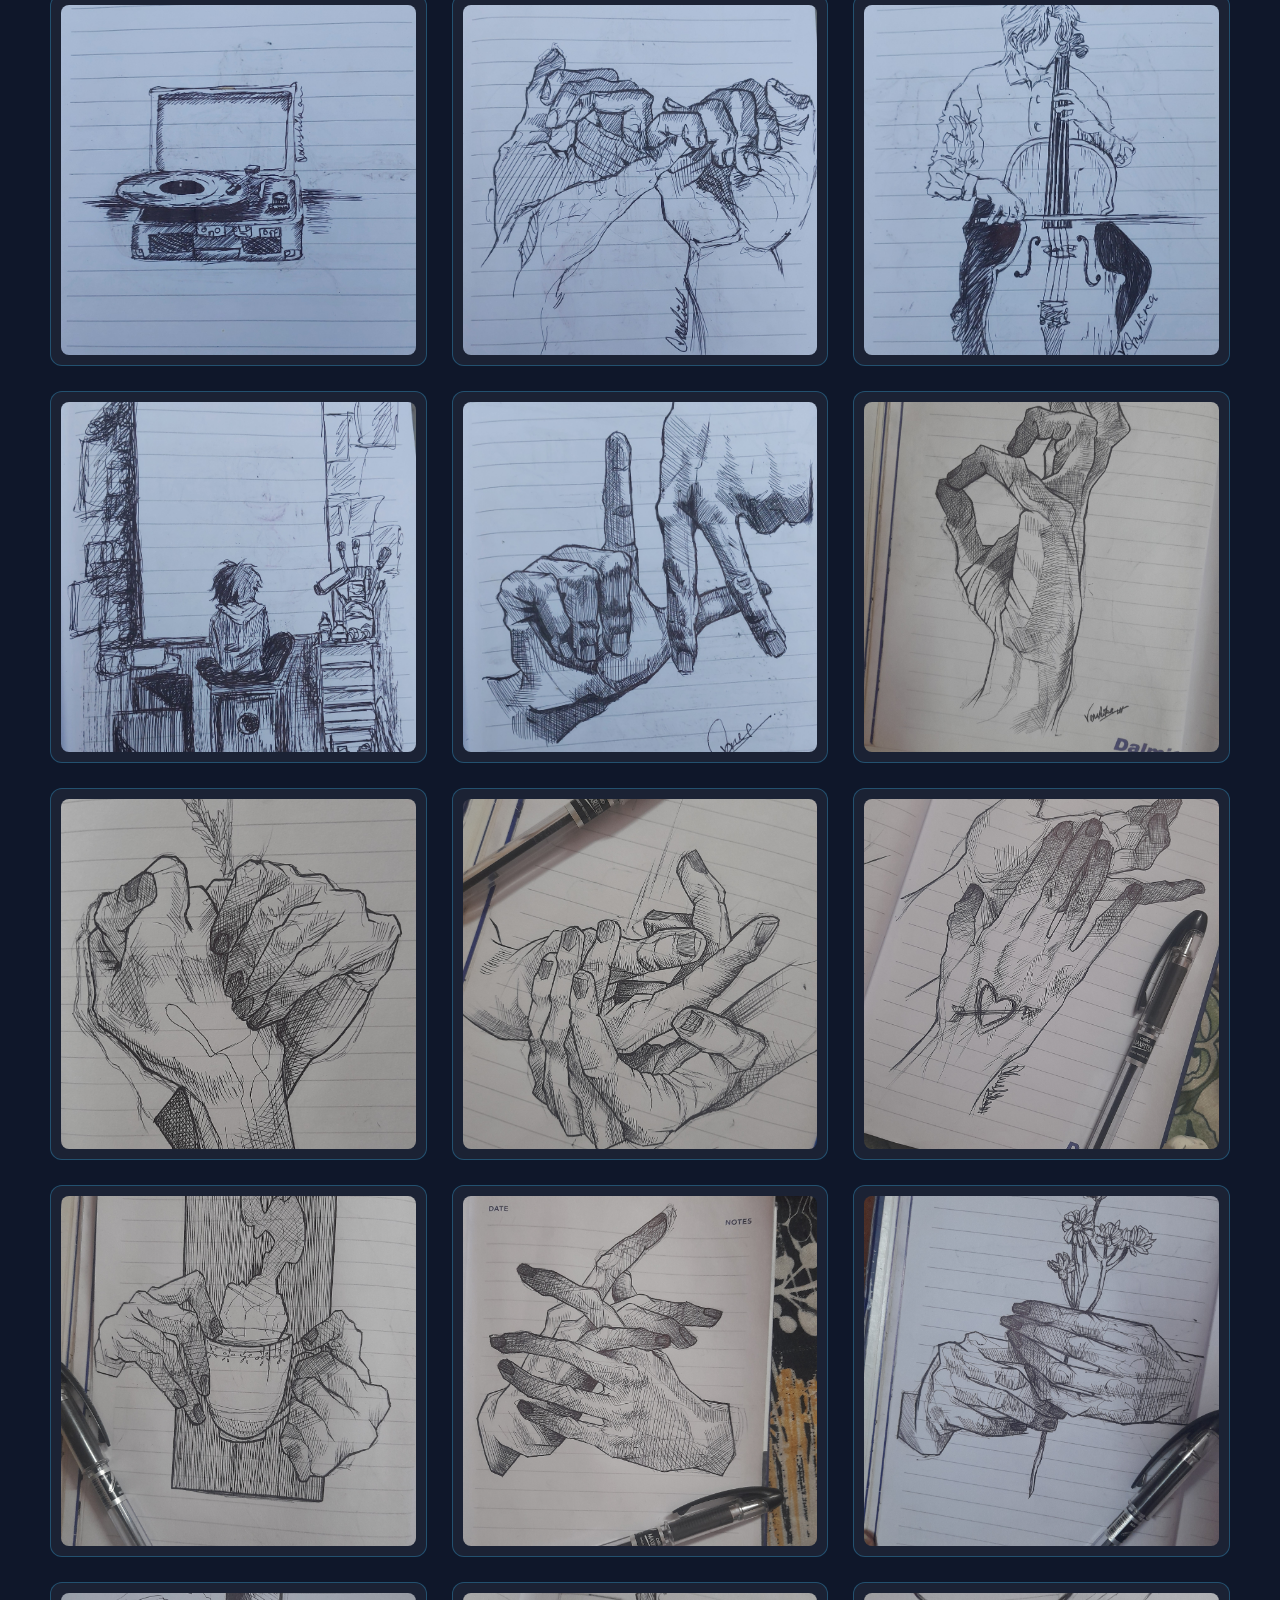
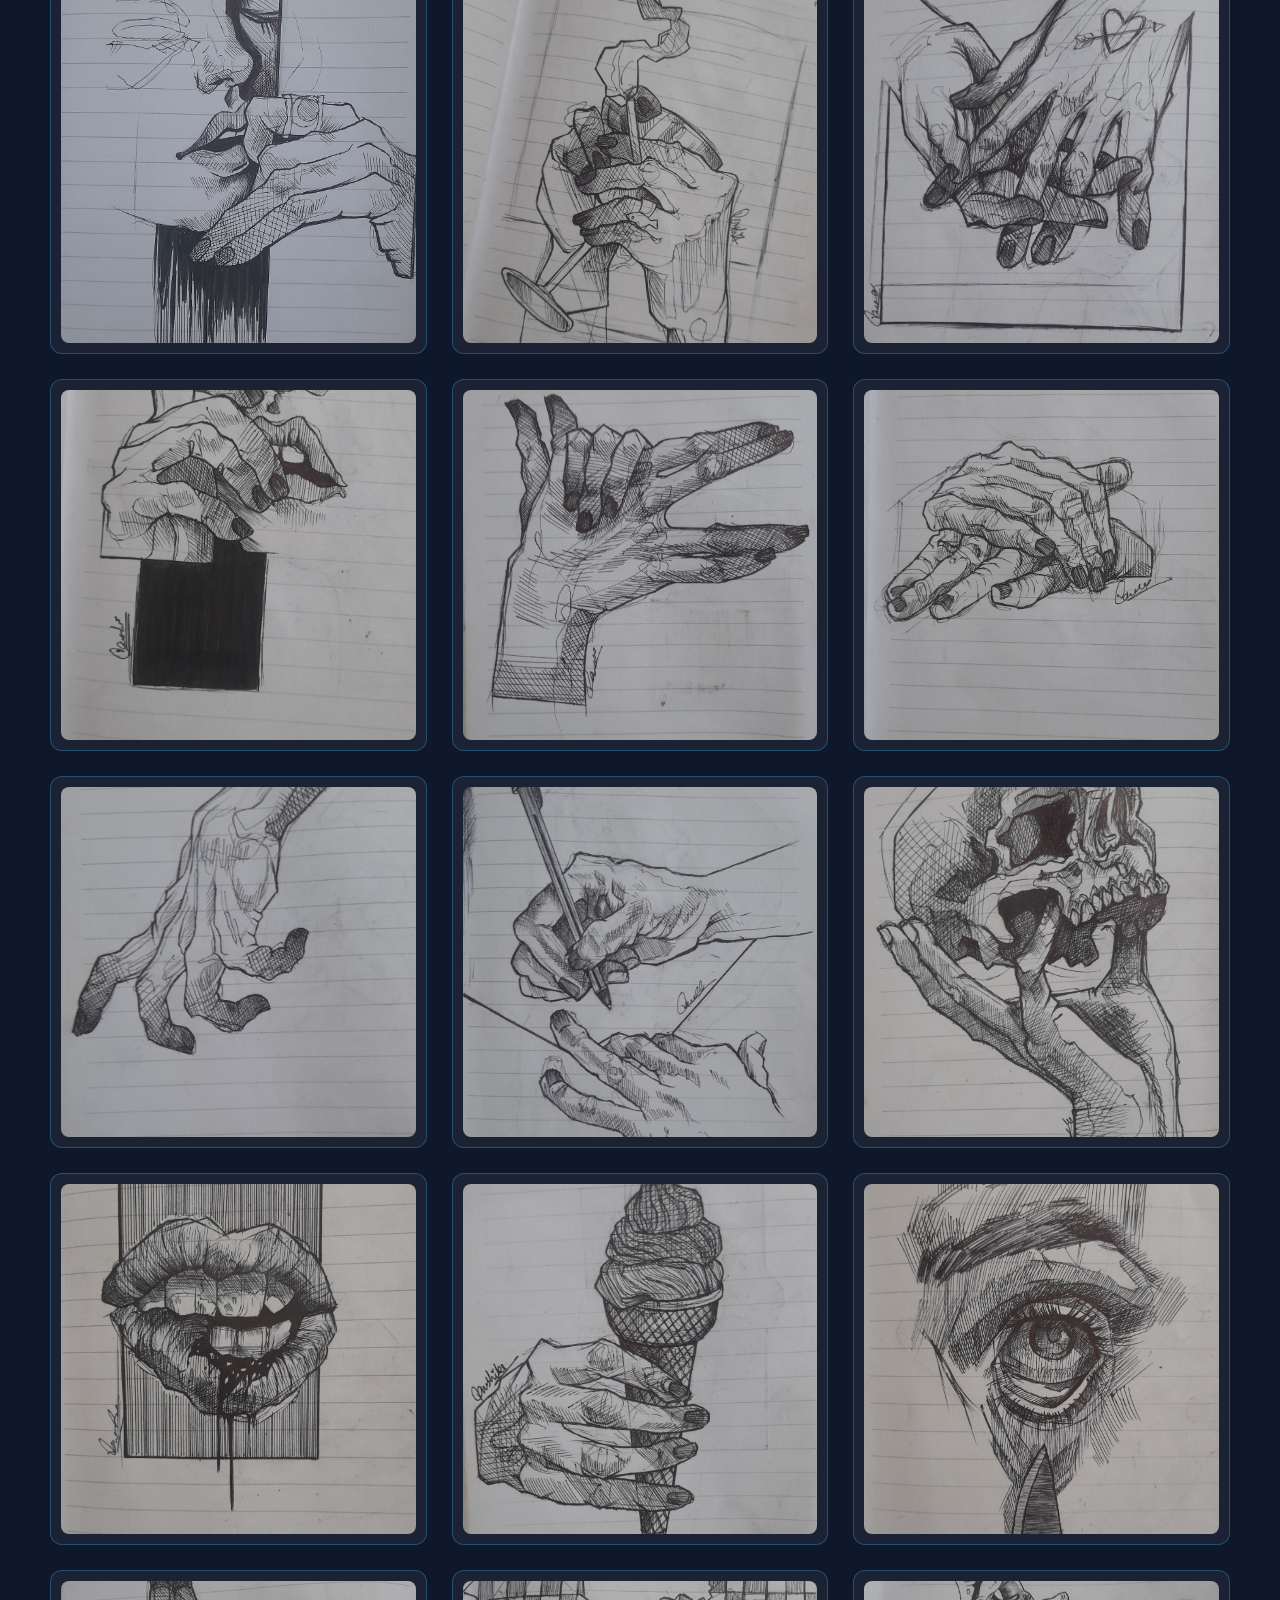
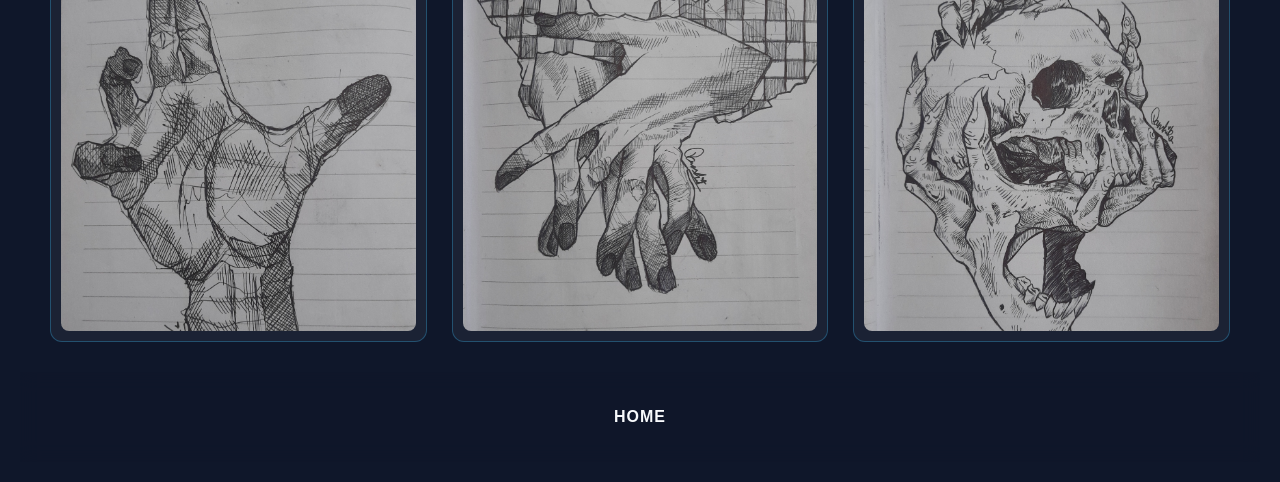
==== commit 8382b611: "Add files via upload" ====
--- a/gallery.html
+++ b/gallery.html
@@ -26,7 +26,7 @@
         <div class="art-entry">
             <div class="art-card">
     <div class="art-details">
-                <img src="images/top1.jpg" alt="Blue Wolf and Octopus">
+                <img src="top1.jpg" alt="Blue Wolf and Octopus">
                 <div class="art-details">
                     <h3>Internal Turmoil: The Blue Bind</h3>
                     <p><strong>Date:</strong> 13 Mar 2026</p>
@@ -41,7 +41,7 @@
 
         <div class="art-entry">
             <div class="art-card">
-                <img src="images/top2.jpg" alt="Saree Portrait">
+                <img src="top2.jpg" alt="Saree Portrait">
                 <div class="art-details">
                     <h3>The Grace of Silence</h3>
                     <p><strong>Date:</strong> 28 Jul 2025</p>
@@ -56,7 +56,7 @@
 
         <div class="art-entry">
             <div class="art-card">
-                <img src="images/top3.jpg" alt="Surreal Crane">
+                <img src="top3.jpg" alt="Surreal Crane">
                 <div class="art-details">
                     <h3>Duality of the Heron</h3>
                     <p><strong>Date:</strong> 
@@ -72,7 +72,7 @@
 
         <div class="art-entry">
             <div class="art-card">
-                <img src="images/top4.jpg" alt="Red Pencil Portrait">
+                <img src="top4.jpg" alt="Red Pencil Portrait">
                 <div class="art-details">
                     <h3>The Ruby Stare</h3>
                     <p><strong>Date:</strong>  26 Dec 2025</p>
@@ -87,7 +87,7 @@
 
         <div class="art-entry">
             <div class="art-card">
-                <img src="images/top5.jpg" alt="Marilyn Monroe Graphite">
+                <img src="top5.jpg" alt="Marilyn Monroe Graphite">
                 <div class="art-details">
                     <h3>Graphite Icon: Norma Jeane</h3>
                     <p><strong>Date:</strong> 24 Dec 2025</p>
@@ -102,7 +102,7 @@
 
         <div class="art-entry">
             <div class="art-card">
-                <img src="images/top6.jpg" alt="Floral Skull">
+                <img src="top6.jpg" alt="Floral Skull">
                 <div class="art-details">
                     <h3>The Silent Forest (Floral Skull)</h3>
                     <p><strong>Date:</strong> 1 Jun 2024</p>
@@ -132,7 +132,7 @@
             
             // This pulls your images named artwork1.jpg, artwork2.jpg etc.
             item.innerHTML = `
-                <img src="images/artwork${i}.jpg" alt="Ballpoint Artwork ${i}" loading="lazy">
+                <img src="artwork${i}.jpg" alt="Ballpoint Artwork ${i}" loading="lazy">
                 <div class="art-overlay"></div>
             `;
             grid.appendChild(item);
